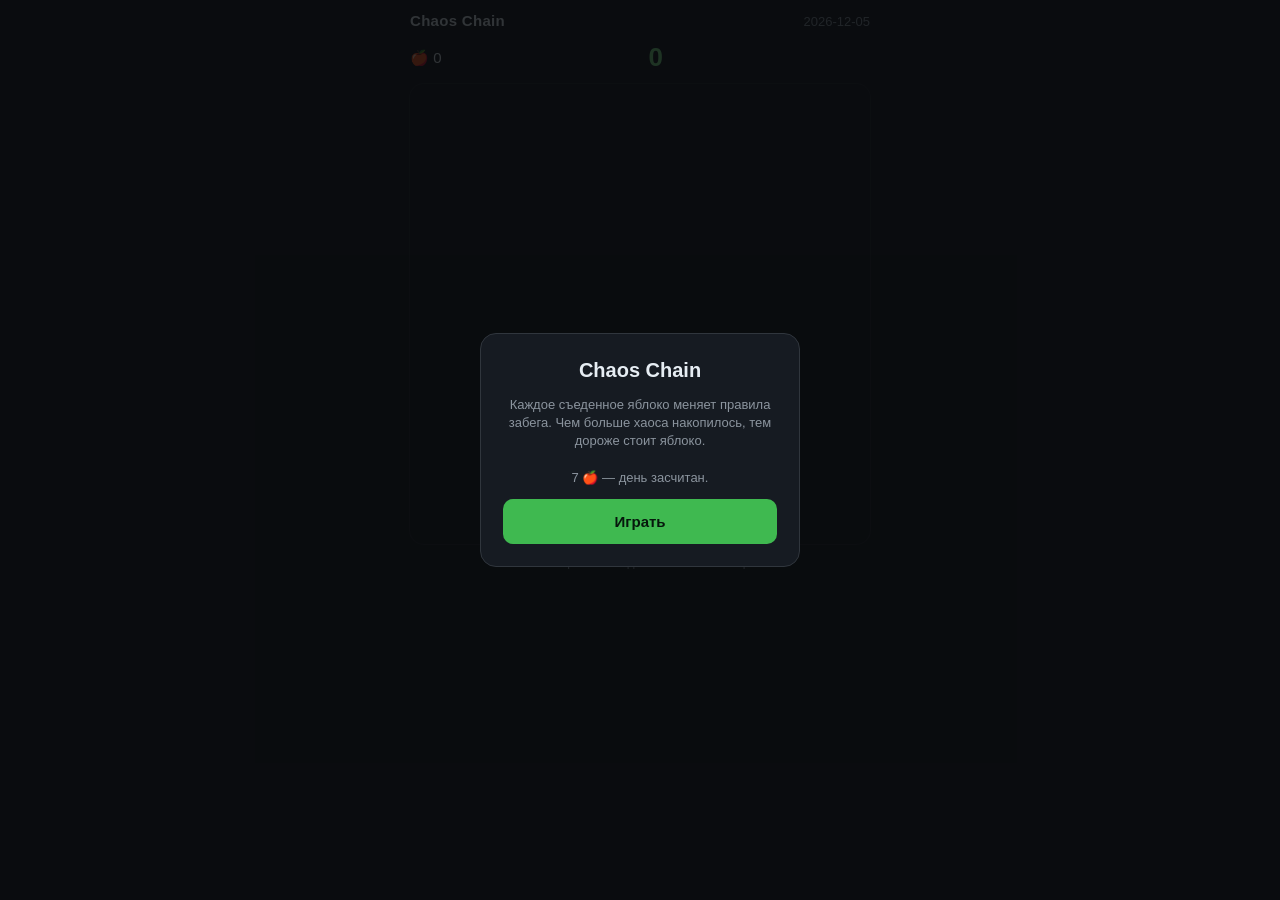
==== docs/index.html @ d94aa360 "Add the Chaos Chain Mini App client Snake on a canvas, with the day event chain generated on the cli" ====
<!doctype html>
<html lang="ru">
<head>
  <meta charset="utf-8">
  <meta name="viewport" content="width=device-width, initial-scale=1, viewport-fit=cover, user-scalable=no">
  <title>Chaos Chain</title>
  <link rel="stylesheet" href="style.css">
  <script src="https://telegram.org/js/telegram-web-app.js"></script>
</head>
<body>
  <header>
    <div class="brand">Chaos&nbsp;Chain</div>
    <div class="day" id="day">—</div>
  </header>

  <div class="hud">
    <span id="apples">🍎 0</span>
    <span id="score" class="score">0</span>
    <span id="mods"></span>
  </div>

  <canvas id="board" width="380" height="380"></canvas>

  <div class="toast" id="toast"></div>

  <p class="hint">Свайп или стрелки. Каждое яблоко меняет правила.</p>

  <div class="over show" id="start">
    <div class="card">
      <h2>Chaos&nbsp;Chain</h2>
      <div class="muted">Каждое съеденное яблоко меняет правила забега.
        Чем больше хаоса накопилось, тем дороже стоит яблоко.<br><br>
        7 🍎 — день засчитан.</div>
      <button id="play" class="primary">Играть</button>
    </div>
  </div>

  <div class="over" id="over">
    <div class="card">
      <h2 id="over-title">Конец</h2>
      <div id="over-stats"></div>
      <button id="send" class="primary">Отправить результат</button>
      <button id="again" class="ghost">Ещё раз</button>
    </div>
  </div>

  <script type="module" src="game.js"></script>
</body>
</html>
---- docs/style.css ----
:root {
  --bg: #0f1115;
  --fg: #e6edf3;
  --muted: #8b949e;
  --accent: #7ee787;
  color-scheme: dark;
}

* { box-sizing: border-box; }

html, body {
  margin: 0;
  height: 100%;
  background: var(--tg-theme-bg-color, var(--bg));
  color: var(--tg-theme-text-color, var(--fg));
  font: 15px/1.4 -apple-system, BlinkMacSystemFont, "Segoe UI", Roboto, sans-serif;
  overflow: hidden;
  overscroll-behavior: none;
  -webkit-user-select: none;
  user-select: none;
}

body {
  display: flex;
  flex-direction: column;
  align-items: center;
  padding: 10px 12px calc(10px + env(safe-area-inset-bottom));
  gap: 8px;
}

header {
  width: 100%;
  max-width: 460px;
  display: flex;
  justify-content: space-between;
  align-items: baseline;
}

.brand { font-weight: 700; letter-spacing: 0.02em; }
.day { color: var(--muted); font-size: 13px; font-variant-numeric: tabular-nums; }

.hud {
  width: 100%;
  max-width: 460px;
  display: flex;
  justify-content: space-between;
  align-items: center;
  font-variant-numeric: tabular-nums;
}

.score { font-size: 26px; font-weight: 700; color: var(--accent); }

canvas {
  border-radius: 14px;
  touch-action: none;
  background: var(--bg);
  box-shadow: 0 0 0 1px rgba(255, 255, 255, 0.06);
}

.hint { color: var(--muted); font-size: 12px; margin: 2px 0 0; text-align: center; }

/* Event banner ------------------------------------------------------ */

.toast {
  position: fixed;
  left: 50%;
  top: 14%;
  transform: translate(-50%, -12px);
  max-width: 88vw;
  padding: 10px 16px;
  border-radius: 12px;
  background: #1c2128;
  border: 1px solid #30363d;
  font-size: 14px;
  text-align: center;
  opacity: 0;
  pointer-events: none;
  transition: opacity 0.18s ease, transform 0.18s ease;
}

.toast.show { opacity: 1; transform: translate(-50%, 0); }
.toast.common { border-color: #3fb950; }
.toast.rare { border-color: #58a6ff; }
.toast.epic { border-color: #bc8cff; }
.toast.legendary { border-color: #ffd23f; box-shadow: 0 0 24px rgba(255, 210, 63, 0.35); }

/* Game over --------------------------------------------------------- */

.over {
  position: fixed;
  inset: 0;
  display: none;
  align-items: center;
  justify-content: center;
  background: rgba(9, 11, 14, 0.82);
  padding: 20px;
}

.over.show { display: flex; }

.card {
  width: 100%;
  max-width: 320px;
  background: #161b22;
  border: 1px solid #30363d;
  border-radius: 16px;
  padding: 22px;
  text-align: center;
}

.card h2 { margin: 0 0 12px; font-size: 20px; }
.big { font-size: 44px; font-weight: 700; color: var(--accent); line-height: 1; }
.muted { color: var(--muted); font-size: 13px; margin-top: 6px; }

button {
  width: 100%;
  margin-top: 12px;
  padding: 12px;
  border-radius: 10px;
  border: 0;
  font: inherit;
  font-weight: 600;
  cursor: pointer;
}

.primary { background: var(--tg-theme-button-color, #3fb950); color: var(--tg-theme-button-text-color, #06170c); }
.ghost { background: transparent; color: var(--muted); border: 1px solid #30363d; }
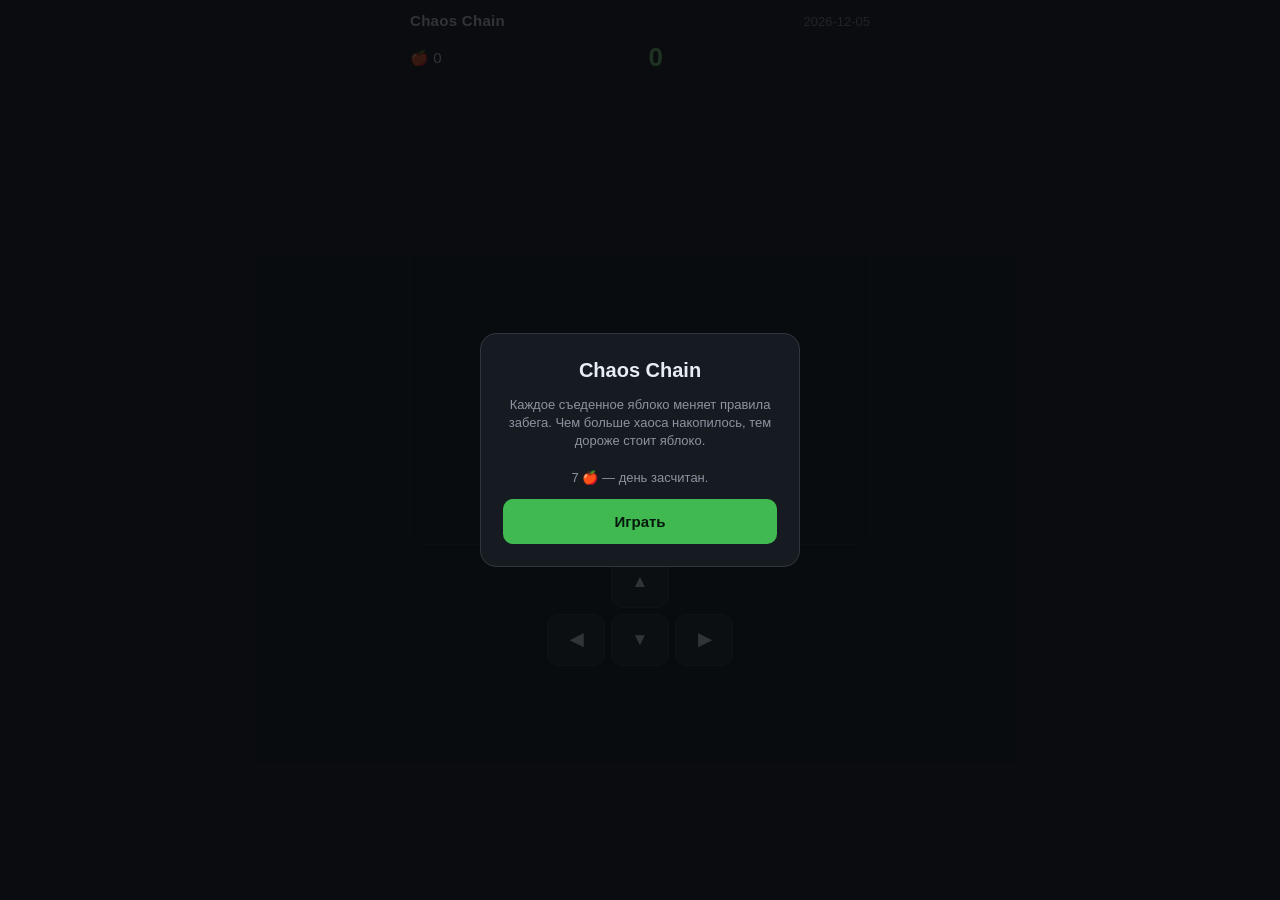
==== commit ea7bde99: "Make the game playable on a phone: on-screen controls Swiping down inside a Mini App is also the ges" ====
--- a/docs/index.html
+++ b/docs/index.html
@@ -23,7 +23,12 @@
 
   <div class="toast" id="toast"></div>
 
-  <p class="hint">Свайп или стрелки. Каждое яблоко меняет правила.</p>
+  <div class="pad" id="pad">
+    <button class="pad-btn" data-dir="up" aria-label="Вверх">▲</button>
+    <button class="pad-btn" data-dir="left" aria-label="Влево">◀</button>
+    <button class="pad-btn" data-dir="down" aria-label="Вниз">▼</button>
+    <button class="pad-btn" data-dir="right" aria-label="Вправо">▶</button>
+  </div>
 
   <div class="over show" id="start">
     <div class="card">
--- a/docs/style.css
+++ b/docs/style.css
@@ -57,7 +57,39 @@
   box-shadow: 0 0 0 1px rgba(255, 255, 255, 0.06);
 }
 
-.hint { color: var(--muted); font-size: 12px; margin: 2px 0 0; text-align: center; }
+/* On-screen controls.
+   Swiping is not dependable inside Telegram: a vertical drag is also the
+   gesture that pulls the Mini App sheet closed. These buttons always work,
+   so the game stays playable even where the swipe is swallowed. */
+
+.pad {
+  display: grid;
+  grid-template-columns: repeat(3, 58px);
+  grid-template-rows: repeat(2, 52px);
+  gap: 6px;
+  margin-top: 4px;
+  touch-action: none;
+}
+
+.pad-btn {
+  margin: 0;
+  padding: 0;
+  border-radius: 12px;
+  background: #1c2128;
+  border: 1px solid #30363d;
+  color: var(--fg);
+  font-size: 17px;
+  line-height: 1;
+  -webkit-tap-highlight-color: transparent;
+  touch-action: none;
+}
+
+.pad-btn:active { background: #2b3138; border-color: var(--accent); }
+
+.pad-btn[data-dir="up"] { grid-area: 1 / 2; }
+.pad-btn[data-dir="left"] { grid-area: 2 / 1; }
+.pad-btn[data-dir="down"] { grid-area: 2 / 2; }
+.pad-btn[data-dir="right"] { grid-area: 2 / 3; }
 
 /* Event banner ------------------------------------------------------ */
 
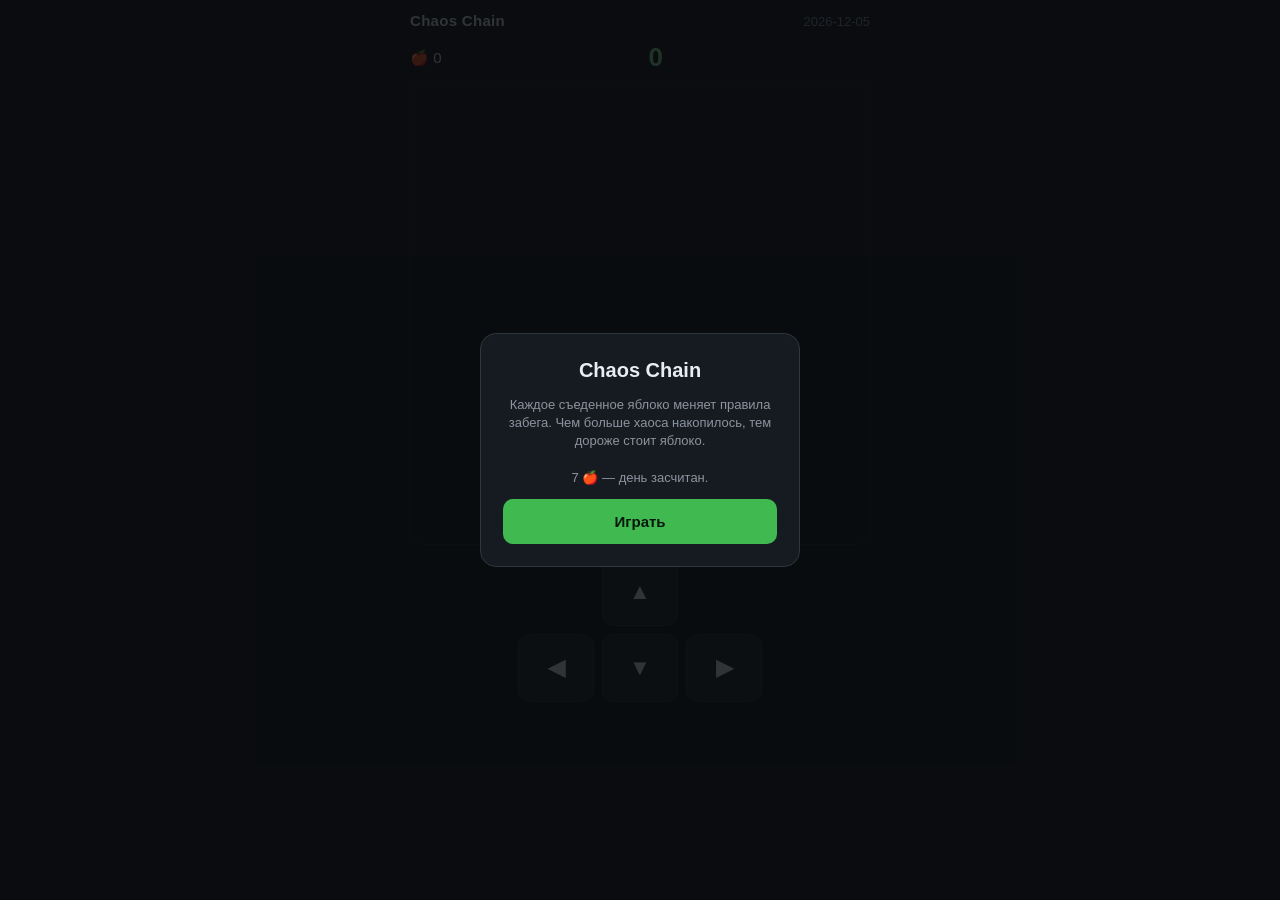
==== commit a7963245: "Add the second link of the chain: release 1.3.0 Until now the day was one snake run, which made the " ====
--- a/docs/index.html
+++ b/docs/index.html
@@ -40,6 +40,15 @@
     </div>
   </div>
 
+  <div class="over" id="chain">
+    <div class="card">
+      <h2>🔗 Звено пройдено</h2>
+      <div id="chain-stats"></div>
+      <button id="next" class="primary">Дальше</button>
+      <button id="stop" class="ghost">Хватит на сегодня</button>
+    </div>
+  </div>
+
   <div class="over" id="over">
     <div class="card">
       <h2 id="over-title">Конец</h2>
--- a/docs/style.css
+++ b/docs/style.css
@@ -64,10 +64,10 @@
 
 .pad {
   display: grid;
-  grid-template-columns: repeat(3, 58px);
-  grid-template-rows: repeat(2, 52px);
-  gap: 6px;
-  margin-top: 4px;
+  grid-template-columns: repeat(3, 76px);
+  grid-template-rows: repeat(2, 68px);
+  gap: 8px;
+  margin-top: 6px;
   touch-action: none;
 }
 
@@ -78,7 +78,7 @@
   background: #1c2128;
   border: 1px solid #30363d;
   color: var(--fg);
-  font-size: 17px;
+  font-size: 22px;
   line-height: 1;
   -webkit-tap-highlight-color: transparent;
   touch-action: none;
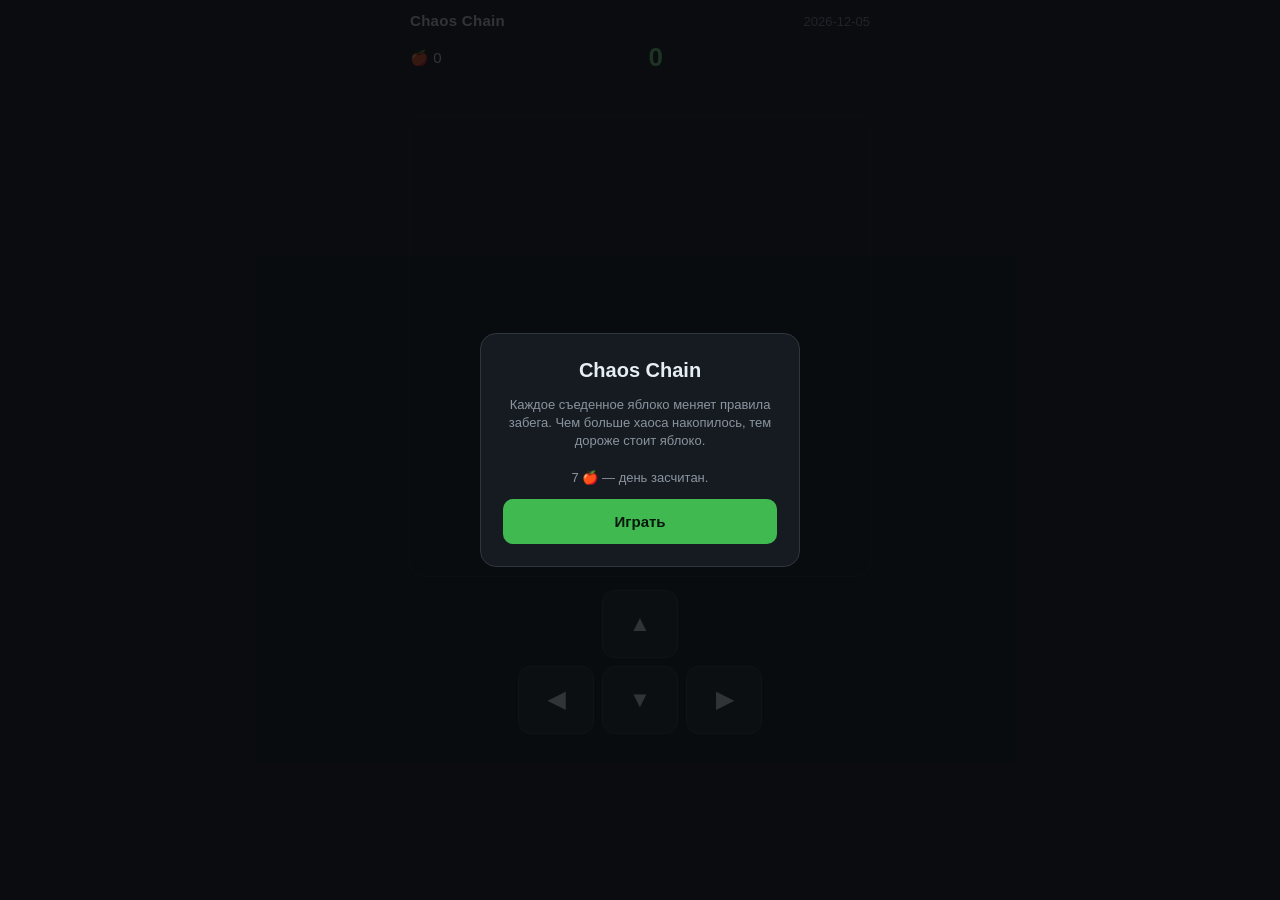
==== commit 0f6e56cd: "Fix the two bugs players hit, and five more events; release 1.4.0 Players reported that the event ba" ====
--- a/docs/index.html
+++ b/docs/index.html
@@ -19,9 +19,9 @@
     <span id="mods"></span>
   </div>
 
+  <div class="toast" id="toast"></div>
+
   <canvas id="board" width="380" height="380"></canvas>
-
-  <div class="toast" id="toast"></div>
 
   <div class="pad" id="pad">
     <button class="pad-btn" data-dir="up" aria-label="Вверх">▲</button>
--- a/docs/style.css
+++ b/docs/style.css
@@ -93,28 +93,38 @@
 
 /* Event banner ------------------------------------------------------ */
 
+/* Sits in the flow above the board and always occupies its line, so an
+   event never covers the field and the layout never jumps. It used to be a
+   card floating over the middle of the play area, which hid the snake at
+   exactly the moment the rules had just changed. */
+
 .toast {
-  position: fixed;
-  left: 50%;
-  top: 14%;
-  transform: translate(-50%, -12px);
-  max-width: 88vw;
-  padding: 10px 16px;
-  border-radius: 12px;
-  background: #1c2128;
-  border: 1px solid #30363d;
-  font-size: 14px;
+  width: 100%;
+  max-width: 460px;
+  height: 24px;
+  line-height: 24px;
+  padding: 0 10px;
+  border-radius: 7px;
+  border: 1px solid transparent;
+  font-size: 12.5px;
+  white-space: nowrap;
+  overflow: hidden;
+  text-overflow: ellipsis;
   text-align: center;
   opacity: 0;
   pointer-events: none;
-  transition: opacity 0.18s ease, transform 0.18s ease;
+  transition: opacity 0.15s ease;
 }
 
-.toast.show { opacity: 1; transform: translate(-50%, 0); }
-.toast.common { border-color: #3fb950; }
-.toast.rare { border-color: #58a6ff; }
-.toast.epic { border-color: #bc8cff; }
-.toast.legendary { border-color: #ffd23f; box-shadow: 0 0 24px rgba(255, 210, 63, 0.35); }
+.toast.show { opacity: 1; }
+.toast.common { color: #7ee787; border-color: rgba(63, 185, 80, 0.45); }
+.toast.rare { color: #8ed6ff; border-color: rgba(88, 166, 255, 0.45); }
+.toast.epic { color: #d2a8ff; border-color: rgba(188, 140, 255, 0.5); }
+.toast.legendary {
+  color: #ffd23f;
+  border-color: rgba(255, 210, 63, 0.7);
+  background: rgba(255, 210, 63, 0.08);
+}
 
 /* Game over --------------------------------------------------------- */
 
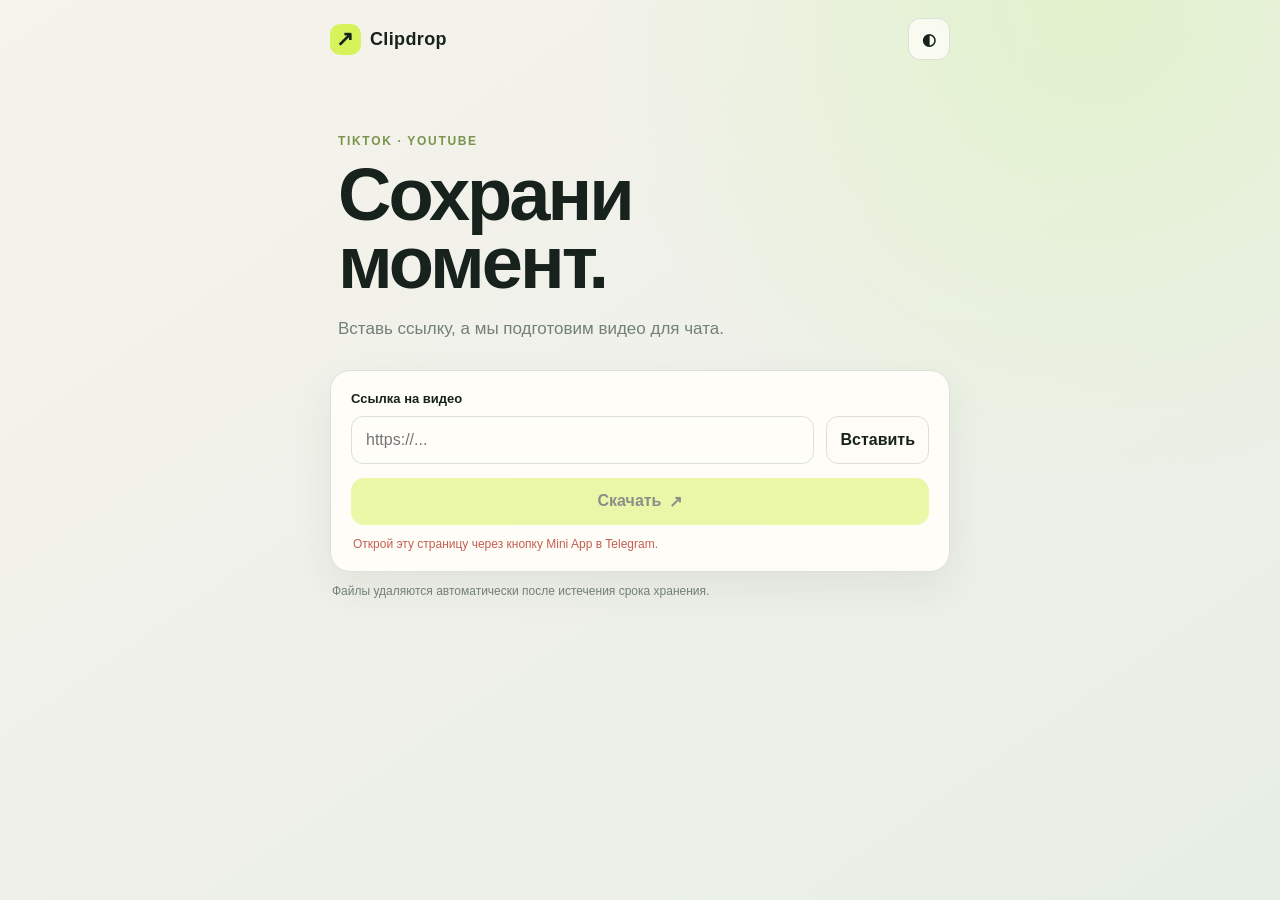
==== commit 480b6821: "Pause Chaos Chain while preparing downloader Mini App" ====
--- a/docs/index.html
+++ b/docs/index.html
@@ -2,62 +2,11 @@
 <html lang="ru">
 <head>
   <meta charset="utf-8">
-  <meta name="viewport" content="width=device-width, initial-scale=1, viewport-fit=cover, user-scalable=no">
-  <title>Chaos Chain</title>
-  <link rel="stylesheet" href="style.css">
-  <script src="https://telegram.org/js/telegram-web-app.js"></script>
+  <meta name="viewport" content="width=device-width, initial-scale=1, viewport-fit=cover">
+  <meta http-equiv="refresh" content="0; url=downloader.html">
+  <title>Clipdrop</title>
 </head>
 <body>
-  <header>
-    <div class="brand">Chaos&nbsp;Chain</div>
-    <div class="day" id="day">—</div>
-  </header>
-
-  <div class="hud">
-    <span id="apples">🍎 0</span>
-    <span id="score" class="score">0</span>
-    <span id="mods"></span>
-  </div>
-
-  <div class="toast" id="toast"></div>
-
-  <canvas id="board" width="380" height="380"></canvas>
-
-  <div class="pad" id="pad">
-    <button class="pad-btn" data-dir="up" aria-label="Вверх">▲</button>
-    <button class="pad-btn" data-dir="left" aria-label="Влево">◀</button>
-    <button class="pad-btn" data-dir="down" aria-label="Вниз">▼</button>
-    <button class="pad-btn" data-dir="right" aria-label="Вправо">▶</button>
-  </div>
-
-  <div class="over show" id="start">
-    <div class="card">
-      <h2>Chaos&nbsp;Chain</h2>
-      <div class="muted">Каждое съеденное яблоко меняет правила забега.
-        Чем больше хаоса накопилось, тем дороже стоит яблоко.<br><br>
-        7 🍎 — день засчитан.</div>
-      <button id="play" class="primary">Играть</button>
-    </div>
-  </div>
-
-  <div class="over" id="chain">
-    <div class="card">
-      <h2>🔗 Звено пройдено</h2>
-      <div id="chain-stats"></div>
-      <button id="next" class="primary">Дальше</button>
-      <button id="stop" class="ghost">Хватит на сегодня</button>
-    </div>
-  </div>
-
-  <div class="over" id="over">
-    <div class="card">
-      <h2 id="over-title">Конец</h2>
-      <div id="over-stats"></div>
-      <button id="send" class="primary">Отправить результат</button>
-      <button id="again" class="ghost">Ещё раз</button>
-    </div>
-  </div>
-
-  <script type="module" src="game.js"></script>
+  <p>Открываем Clipdrop…</p>
 </body>
 </html>
